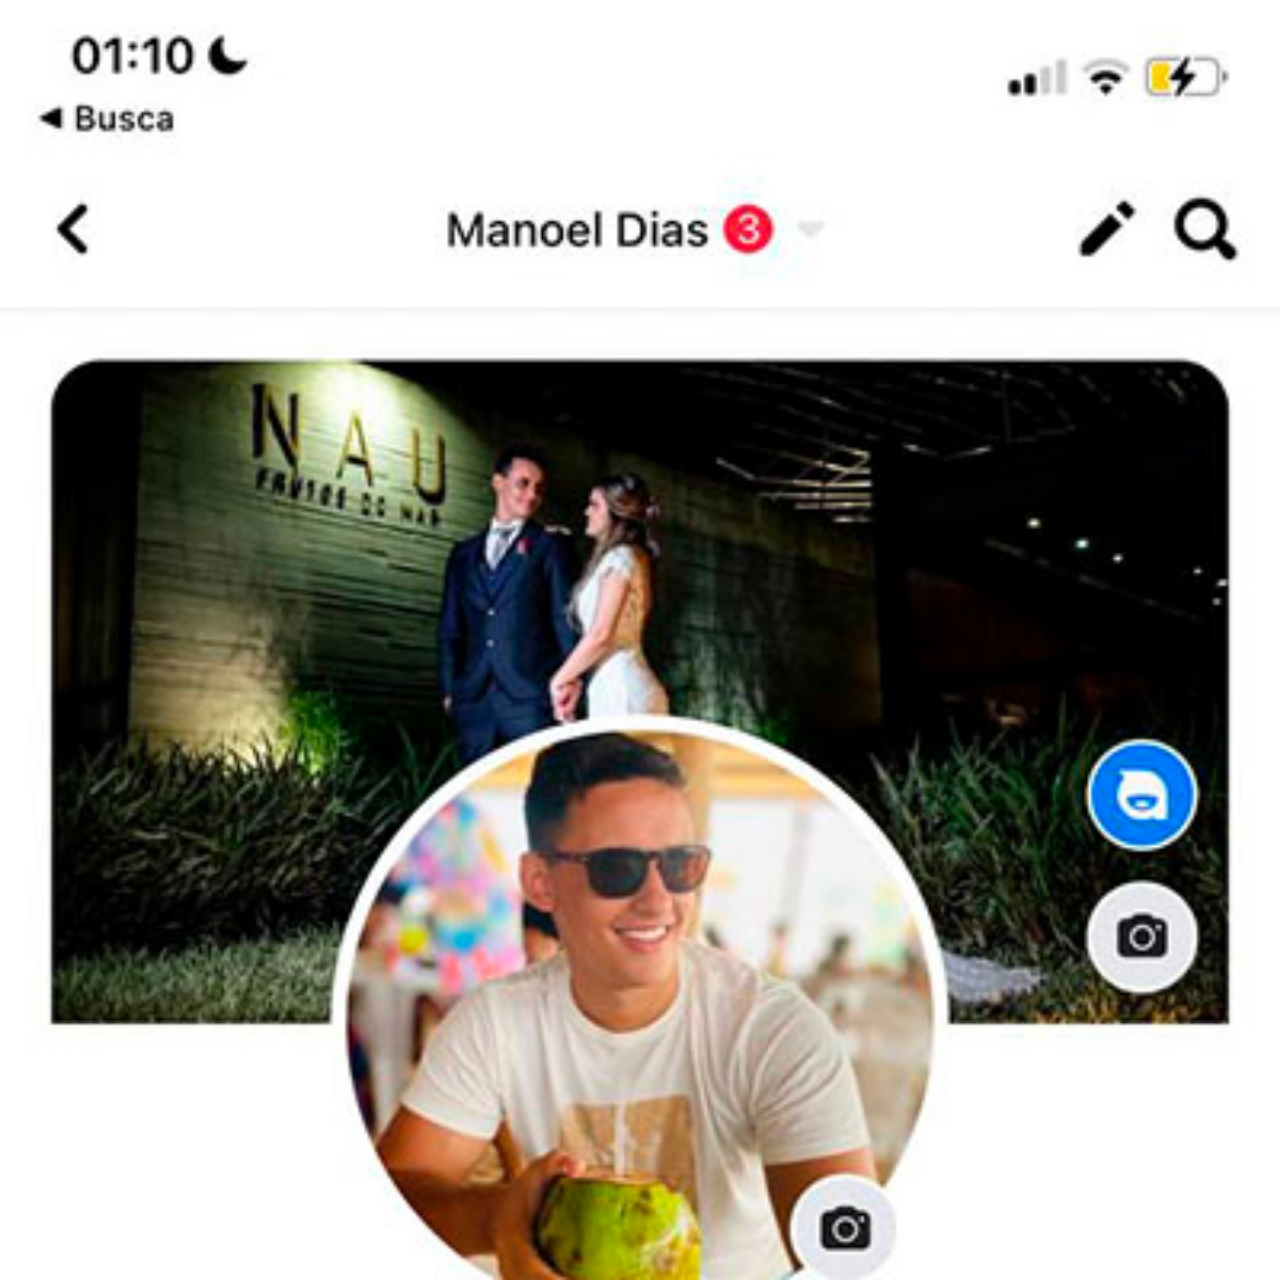
==== face.html @ f2adf182 "atualizado" ====
<!DOCTYPE html>
<html lang="en">
<head>
    <meta charset="UTF-8">
    <meta http-equiv="X-UA-Compatible" content="IE=edge">
    <meta name="viewport" content="width=device-width, initial-scale=1.0">
    <title>Insta</title>
    <style>
        * {
            margin: 0px;
            padding: 0px;
        }
        body {
            width: 100vw;
            height: 100vw;
            background: black url(imagens/face.jpg) no-repeat top center;
            background-size: cover;
        }


    </style>
</head>
<body>
    
</body>
</html>
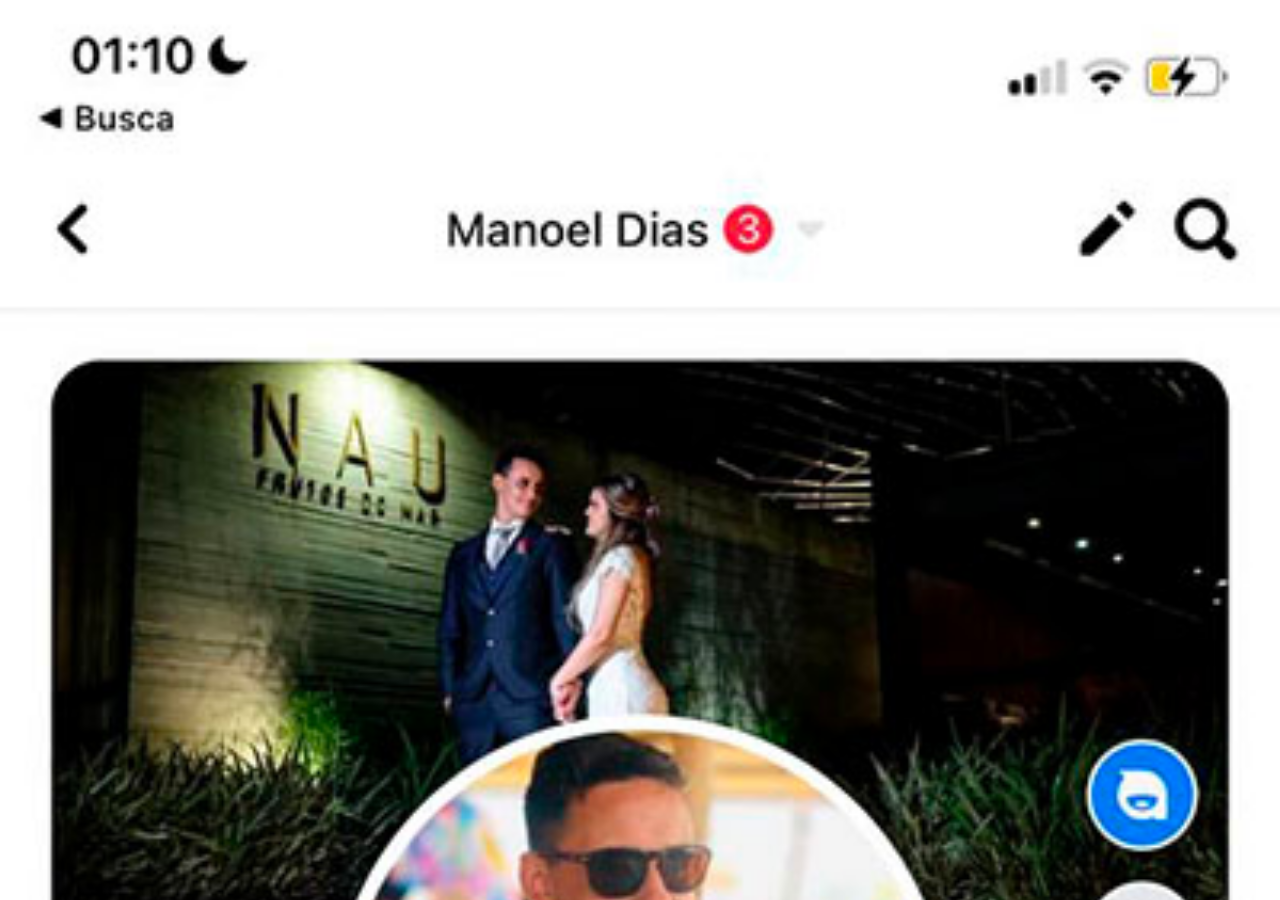
==== commit 9f722e27: "Instalação de link" ====
--- a/face.html
+++ b/face.html
@@ -4,15 +4,15 @@
     <meta charset="UTF-8">
     <meta http-equiv="X-UA-Compatible" content="IE=edge">
     <meta name="viewport" content="width=device-width, initial-scale=1.0">
-    <title>Insta</title>
+    <title>Facebook</title>
     <style>
         * {
             margin: 0px;
             padding: 0px;
         }
-        body {
+        section {
             width: 100vw;
-            height: 100vw;
+            height: 100vh;
             background: black url(imagens/face.jpg) no-repeat top center;
             background-size: cover;
         }
@@ -21,6 +21,10 @@
     </style>
 </head>
 <body>
-    
+    <a href="https://www.facebook.com/manoel.dias.589/" target="_blank" title="Clique para Acessar">
+    <section>
+
+    </section>
+    </a>
 </body>
 </html>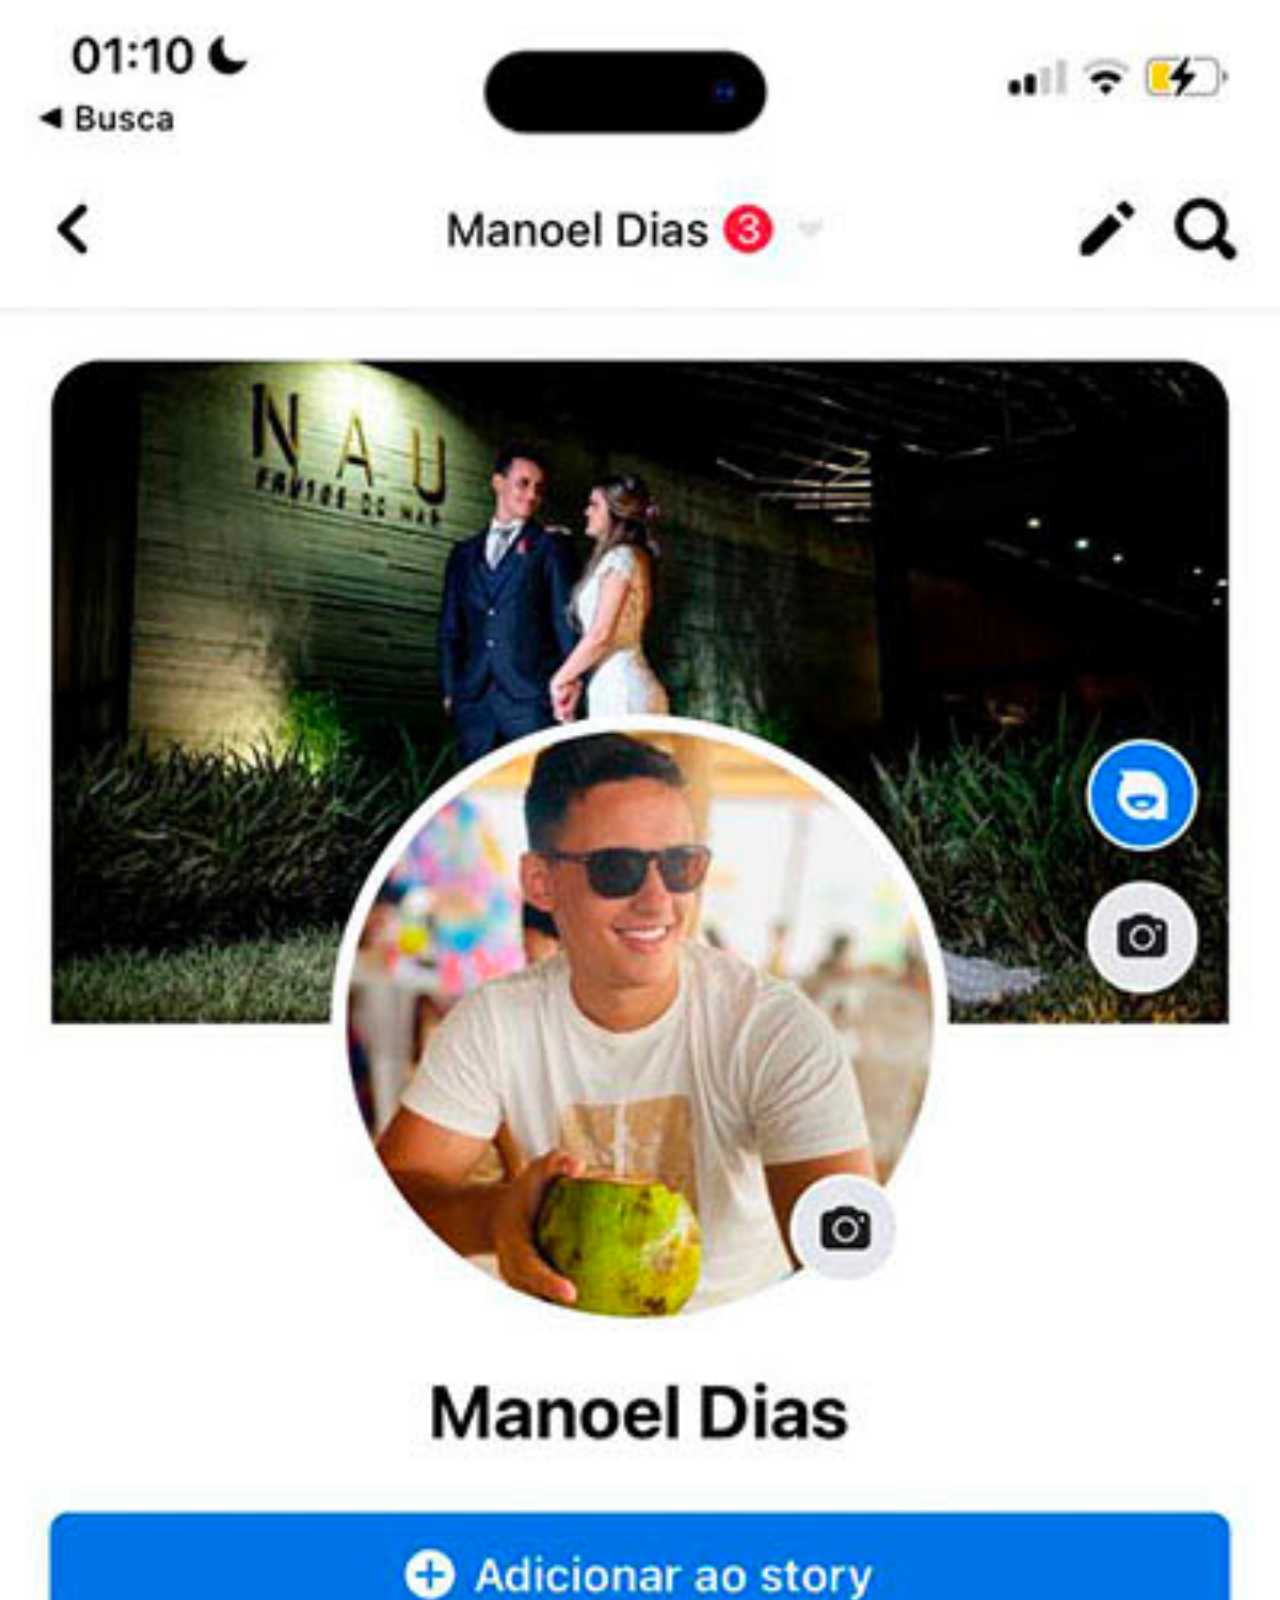
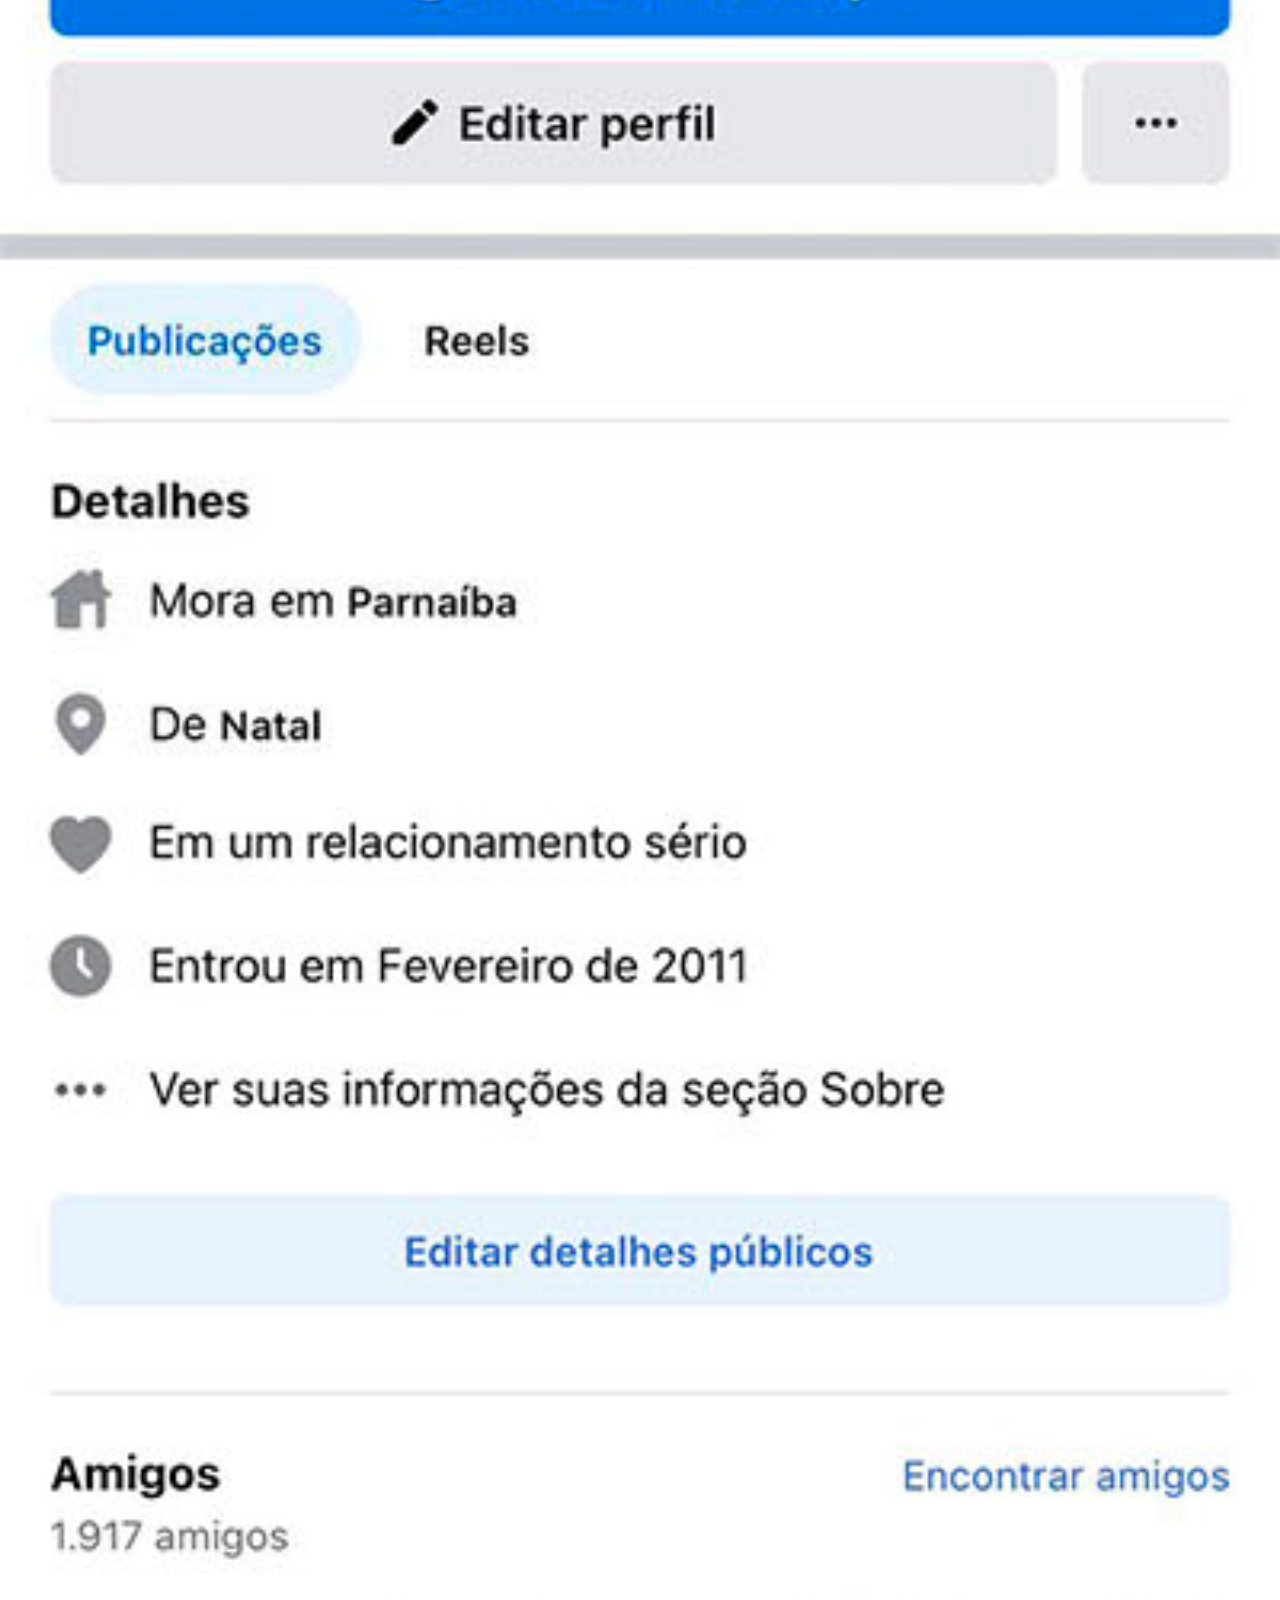
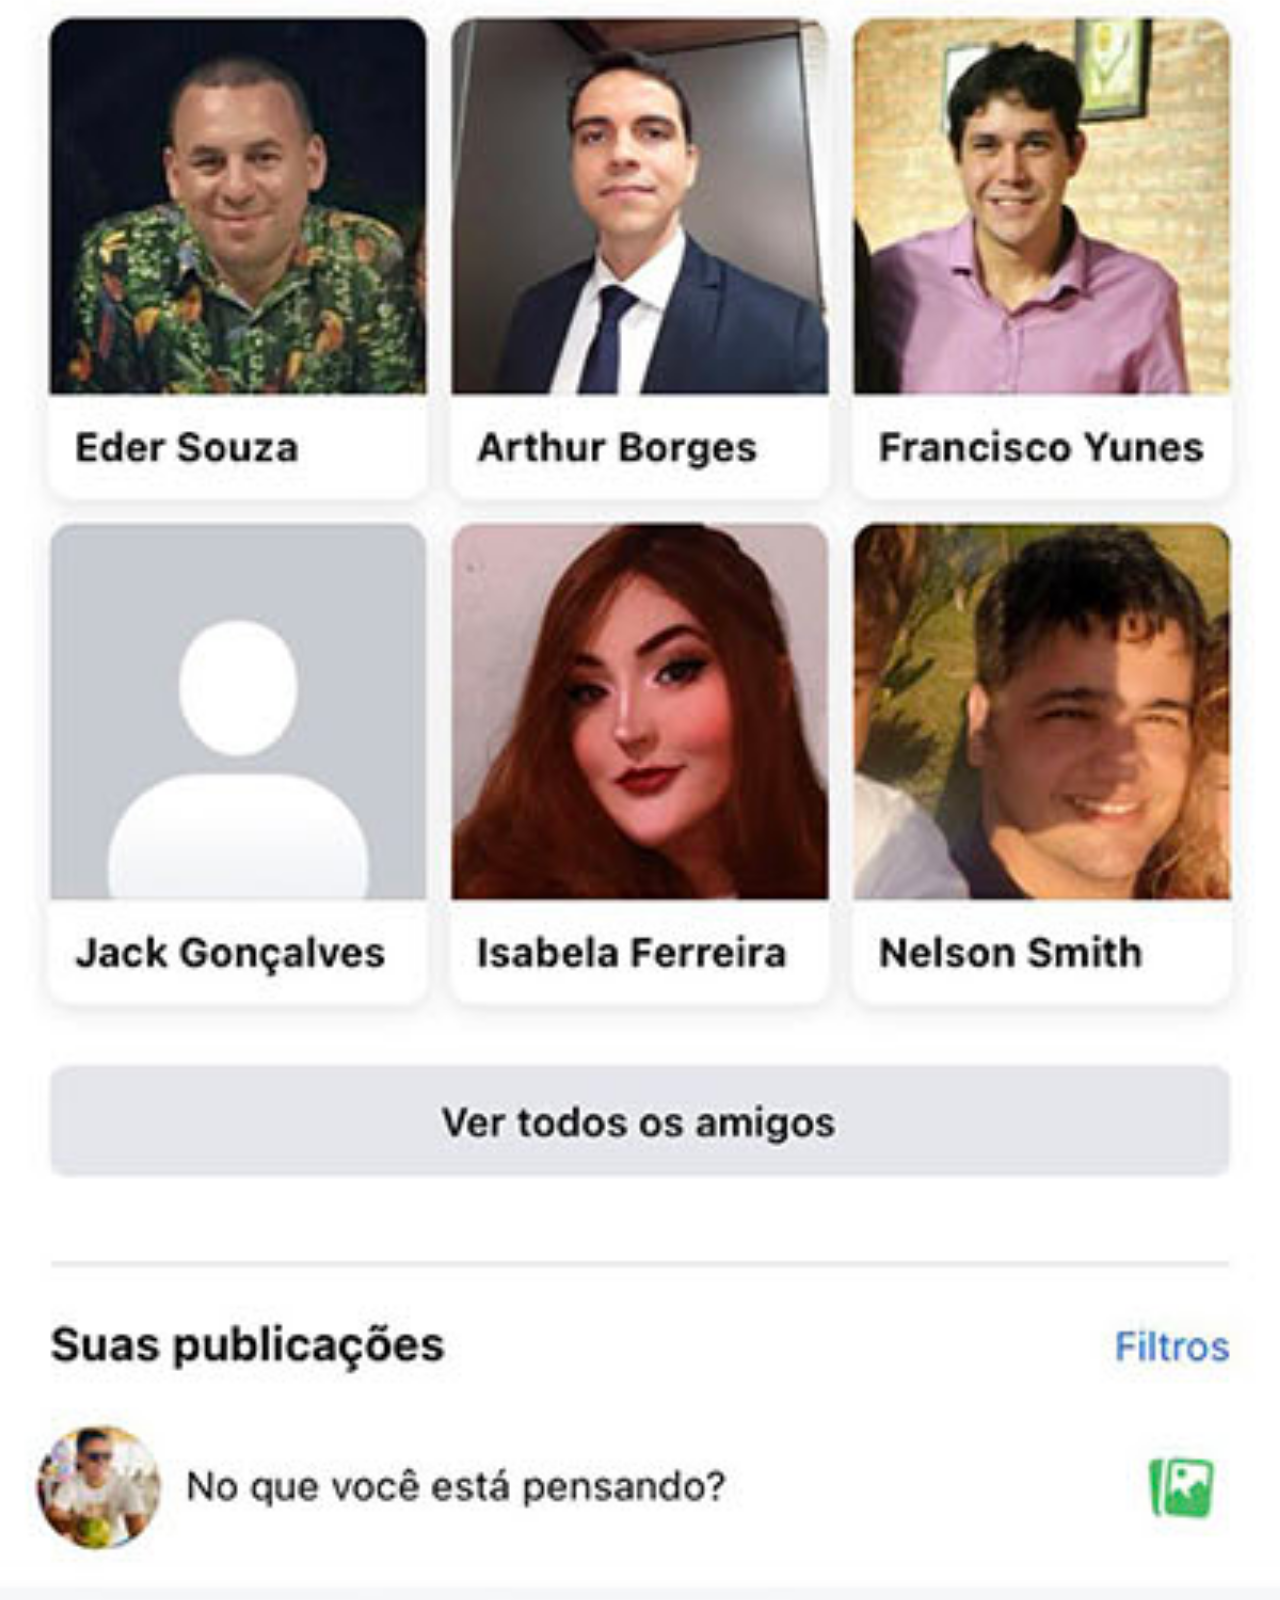
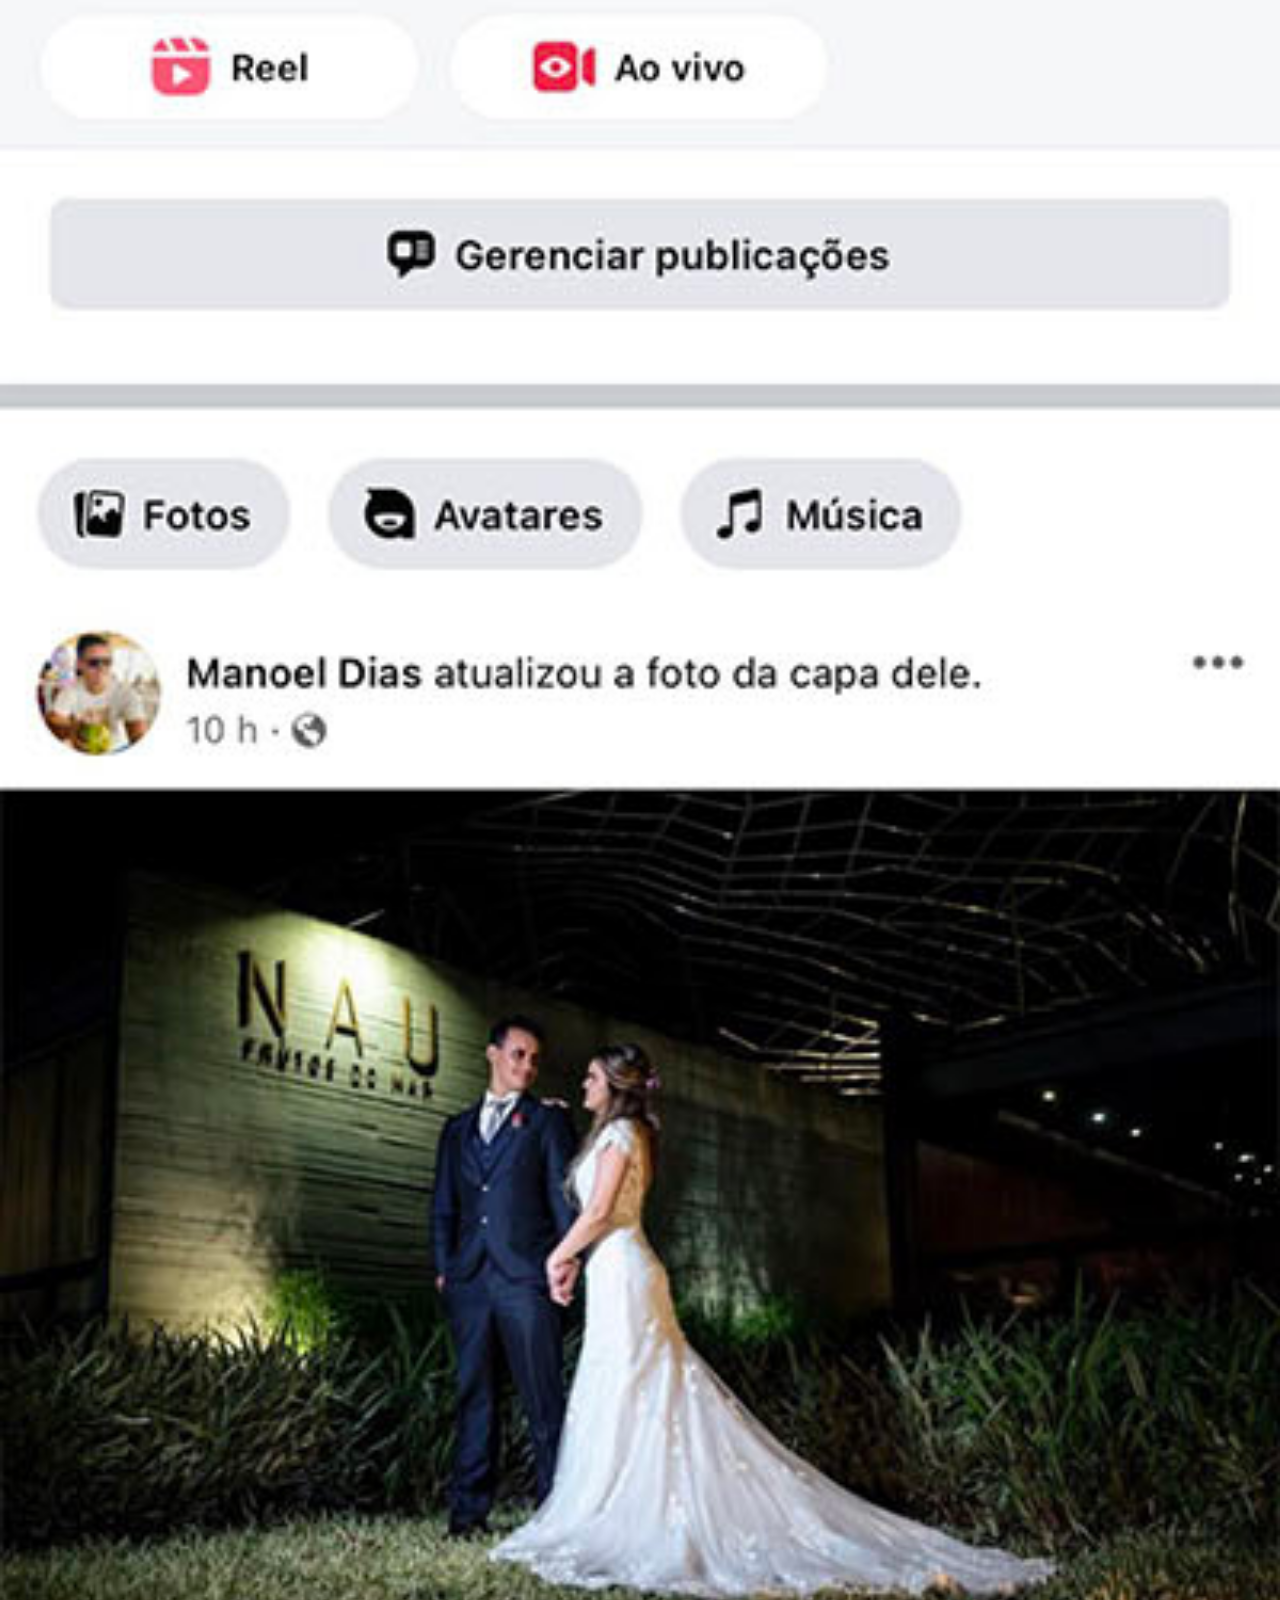
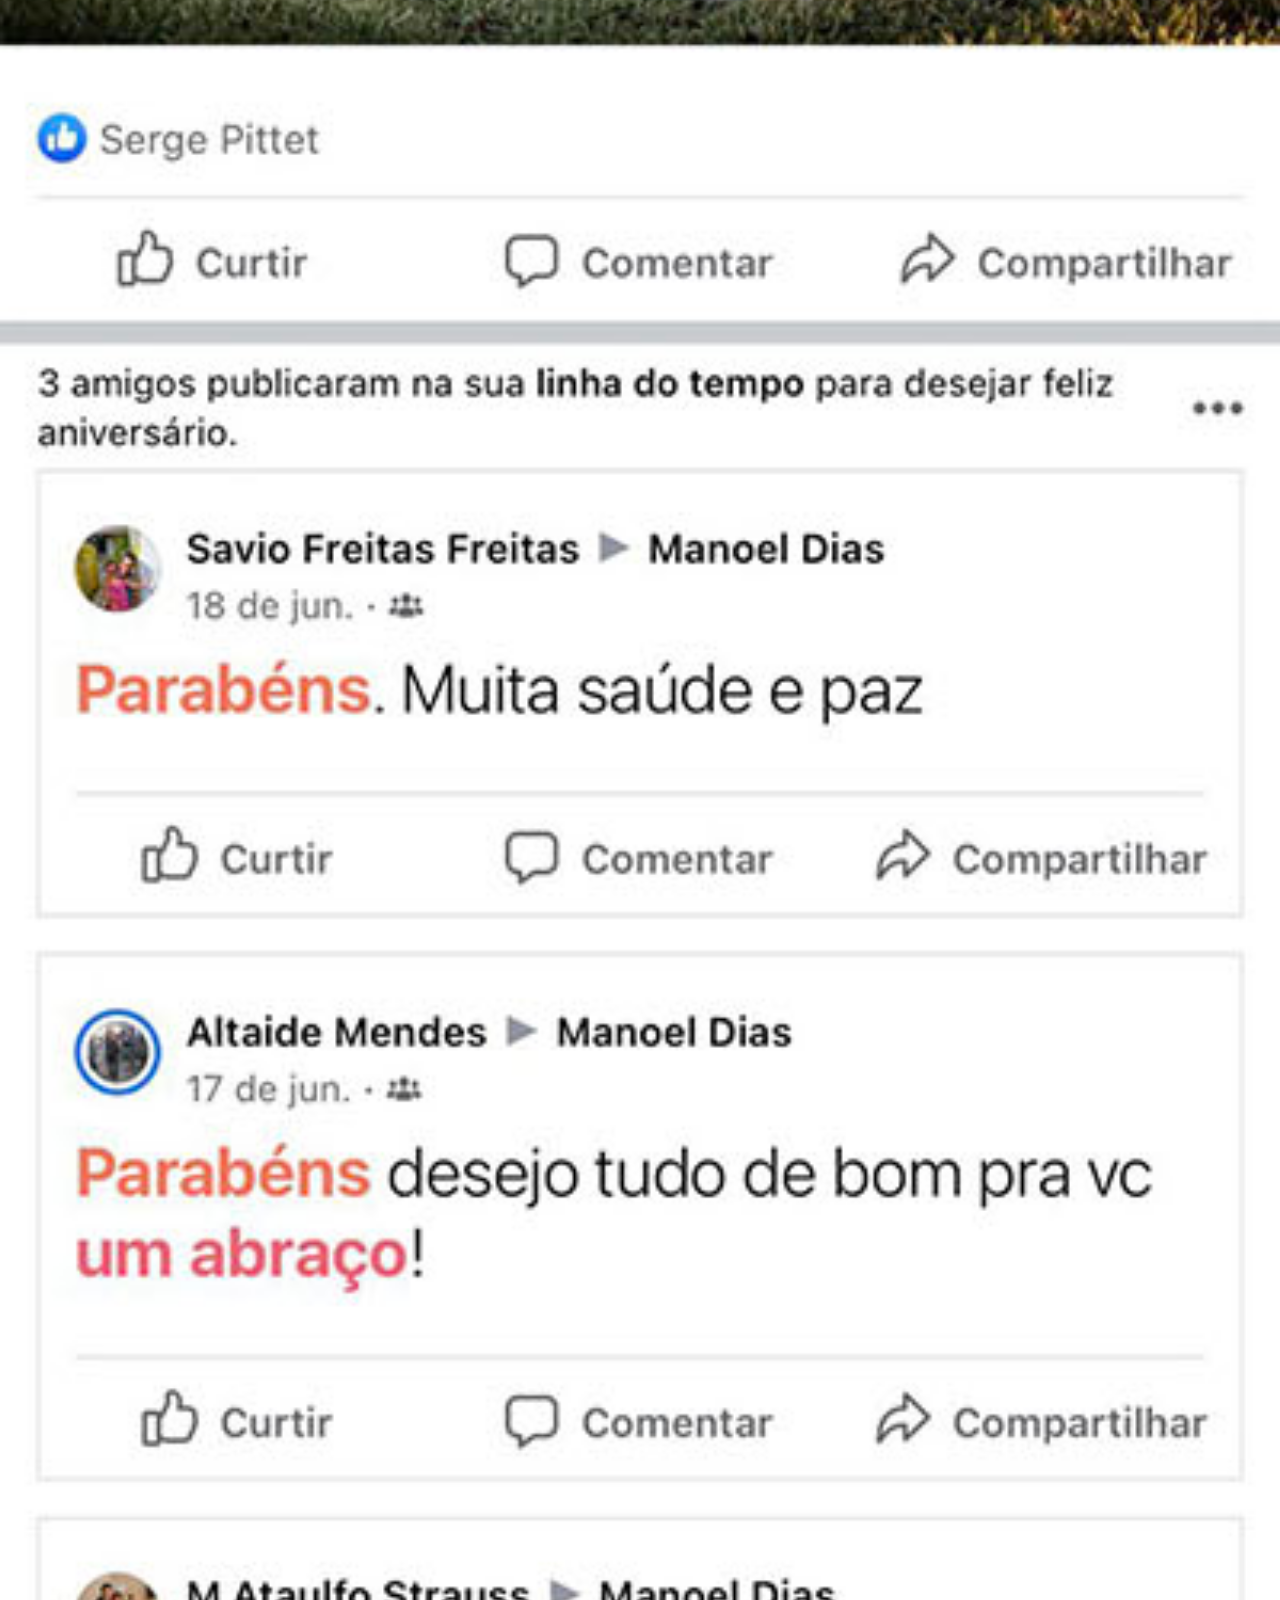
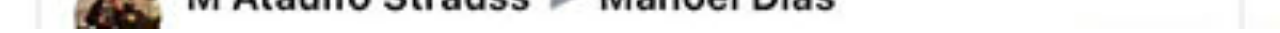
==== commit 7fac649d: "Adicionei o facebook" ====
--- a/face.html
+++ b/face.html
@@ -10,21 +10,22 @@
             margin: 0px;
             padding: 0px;
         }
-        section {
+        ::-webkit-scrollbar {
+            width: 0px;
+
+        }
+        img {
             width: 100vw;
-            height: 100vh;
-            background: black url(imagens/face.jpg) no-repeat top center;
-            background-size: cover;
+            
         }
 
 
     </style>
 </head>
 <body>
-    <a href="https://www.facebook.com/manoel.dias.589/" target="_blank" title="Clique para Acessar">
-    <section>
+    <body>
 
-    </section>
-    </a>
-</body>
-</html>+        <a href="https://www.facebook.com/manoel.dias.589/" target="_blank" title="Clique para Acessar"><img src="imagens/face-2.jpg" alt="">
+        </a>
+    </body>
+</body>